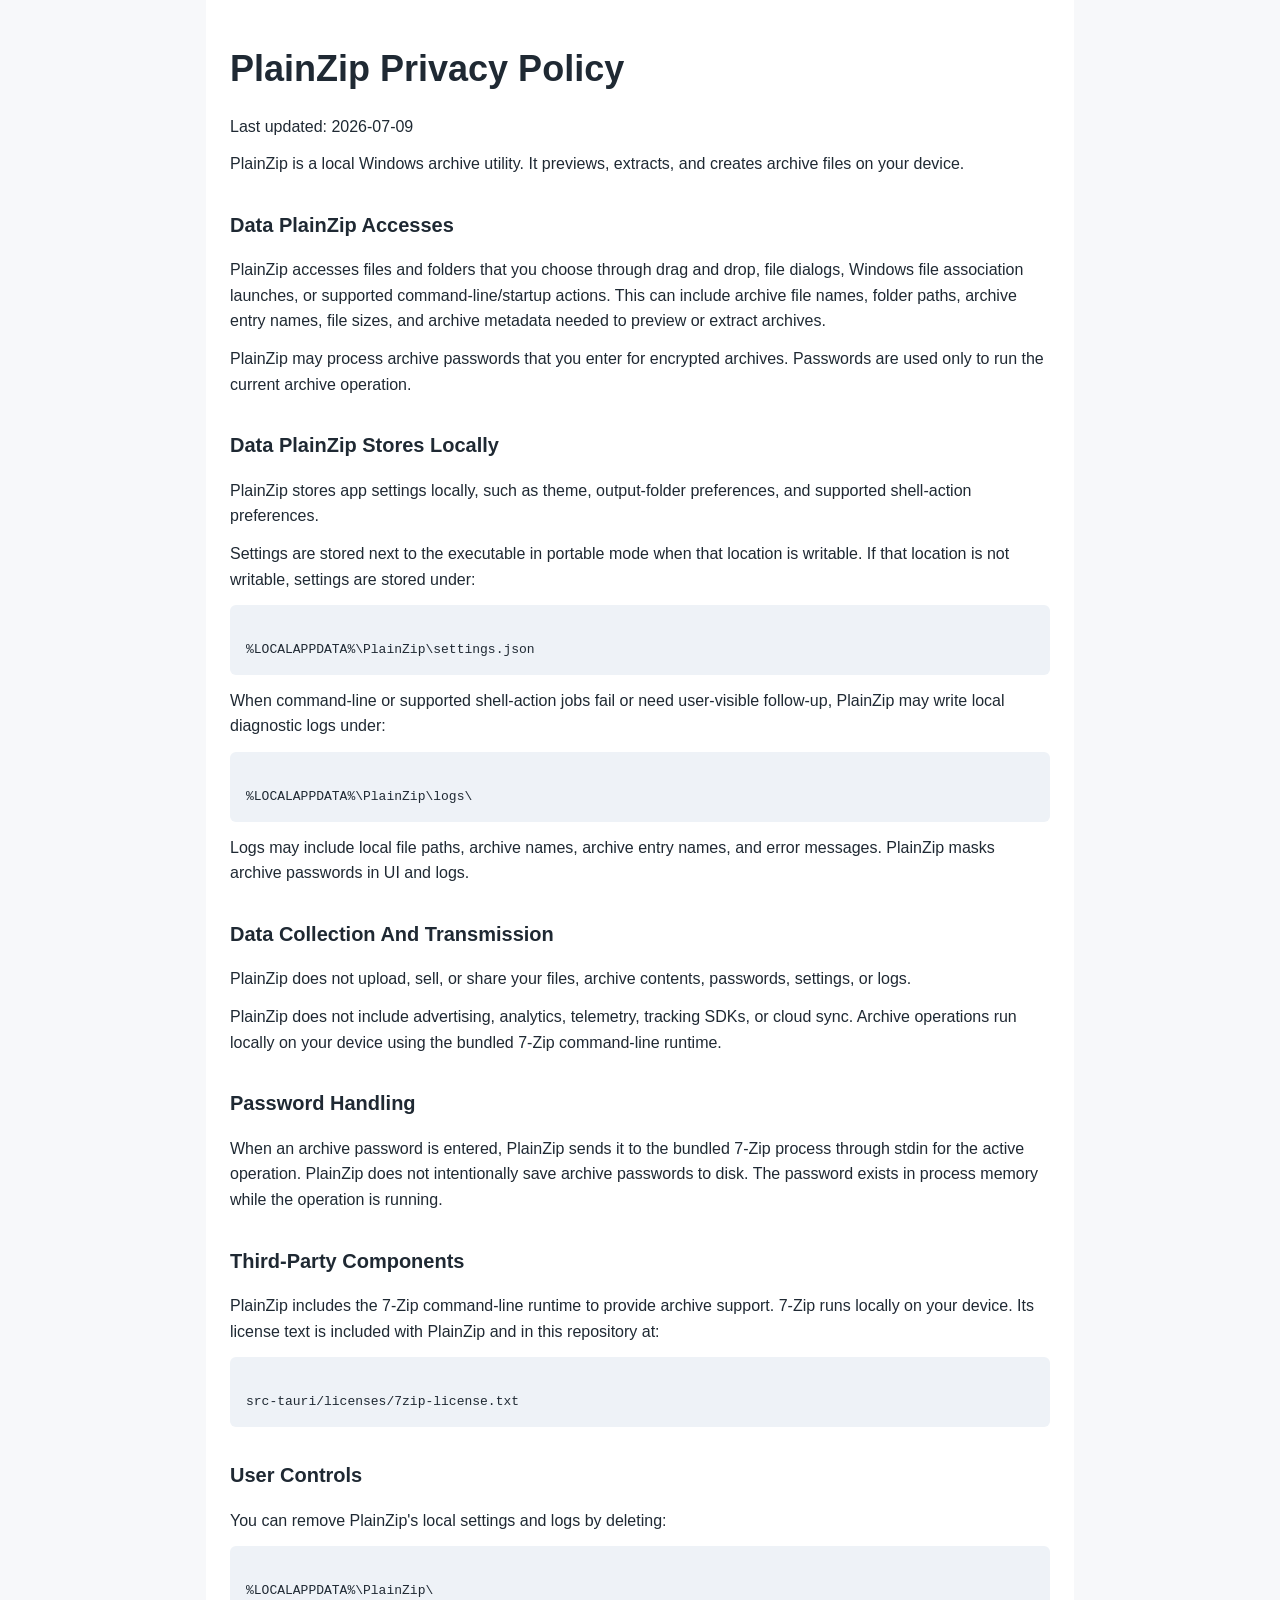
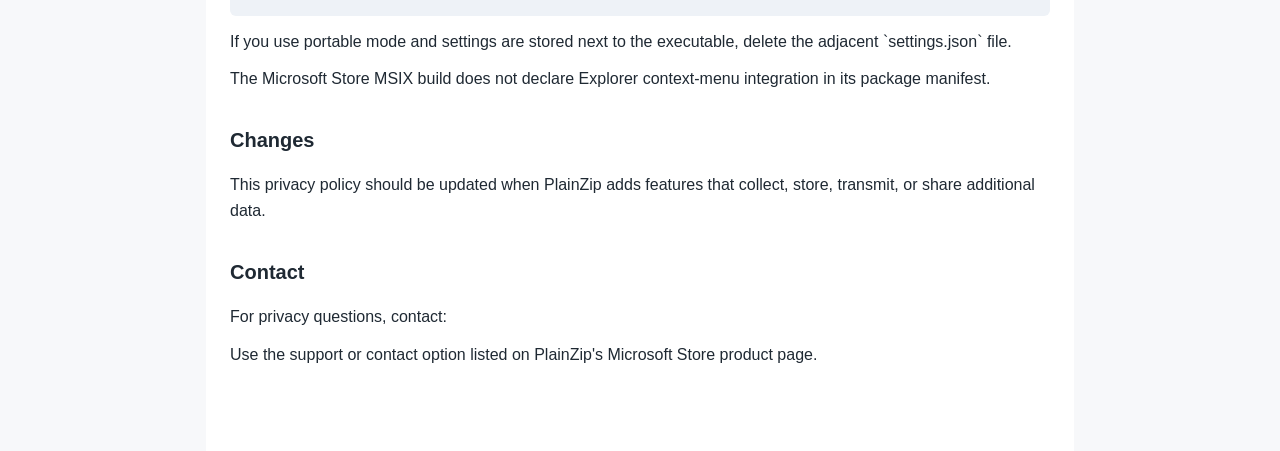
==== privacy.html @ f6f4f0a4 "Publish PlainZip privacy policy" ====
<!doctype html>
<html lang="en">
<head>
  <meta charset="utf-8">
  <meta name="viewport" content="width=device-width, initial-scale=1">
  <title>PlainZip Privacy Policy</title>
  <style>
    :root { color-scheme: light dark; }
    body { margin: 0; font-family: -apple-system, BlinkMacSystemFont, "Segoe UI", sans-serif; line-height: 1.6; color: #1f2933; background: #f7f8fa; }
    main { max-width: 820px; margin: 0 auto; padding: 48px 24px 72px; background: #fff; min-height: 100vh; }
    h1 { margin-top: 0; font-size: 2.25rem; line-height: 1.15; }
    h2 { margin-top: 2rem; font-size: 1.25rem; }
    p { margin: 0.75rem 0; }
    pre { padding: 14px 16px; overflow-x: auto; background: #eef2f7; border-radius: 6px; }
    a { color: #075db3; }
    @media (prefers-color-scheme: dark) {
      body { color: #e8edf2; background: #101418; }
      main { background: #151b21; }
      pre { background: #202a33; }
      a { color: #8ac4ff; }
    }
  </style>
</head>
<body>
  <main>
<h1>PlainZip Privacy Policy</h1>

<p>Last updated: 2026-07-09</p>

<p>PlainZip is a local Windows archive utility. It previews, extracts, and creates archive files on your device.</p>

<h2>Data PlainZip Accesses</h2>

<p>PlainZip accesses files and folders that you choose through drag and drop, file dialogs, Windows file association launches, or supported command-line/startup actions. This can include archive file names, folder paths, archive entry names, file sizes, and archive metadata needed to preview or extract archives.</p>

<p>PlainZip may process archive passwords that you enter for encrypted archives. Passwords are used only to run the current archive operation.</p>

<h2>Data PlainZip Stores Locally</h2>

<p>PlainZip stores app settings locally, such as theme, output-folder preferences, and supported shell-action preferences.</p>

<p>Settings are stored next to the executable in portable mode when that location is writable. If that location is not writable, settings are stored under:</p>

<pre><code>
%LOCALAPPDATA%\PlainZip\settings.json
</code></pre>

<p>When command-line or supported shell-action jobs fail or need user-visible follow-up, PlainZip may write local diagnostic logs under:</p>

<pre><code>
%LOCALAPPDATA%\PlainZip\logs\
</code></pre>

<p>Logs may include local file paths, archive names, archive entry names, and error messages. PlainZip masks archive passwords in UI and logs.</p>

<h2>Data Collection And Transmission</h2>

<p>PlainZip does not upload, sell, or share your files, archive contents, passwords, settings, or logs.</p>

<p>PlainZip does not include advertising, analytics, telemetry, tracking SDKs, or cloud sync. Archive operations run locally on your device using the bundled 7-Zip command-line runtime.</p>

<h2>Password Handling</h2>

<p>When an archive password is entered, PlainZip sends it to the bundled 7-Zip process through stdin for the active operation. PlainZip does not intentionally save archive passwords to disk. The password exists in process memory while the operation is running.</p>

<h2>Third-Party Components</h2>

<p>PlainZip includes the 7-Zip command-line runtime to provide archive support. 7-Zip runs locally on your device. Its license text is included with PlainZip and in this repository at:</p>

<pre><code>
src-tauri/licenses/7zip-license.txt
</code></pre>

<h2>User Controls</h2>

<p>You can remove PlainZip&#39;s local settings and logs by deleting:</p>

<pre><code>
%LOCALAPPDATA%\PlainZip\
</code></pre>

<p>If you use portable mode and settings are stored next to the executable, delete the adjacent `settings.json` file.</p>

<p>The Microsoft Store MSIX build does not declare Explorer context-menu integration in its package manifest.</p>

<h2>Changes</h2>

<p>This privacy policy should be updated when PlainZip adds features that collect, store, transmit, or share additional data.</p>

<h2>Contact</h2>

<p>For privacy questions, contact:</p>

<p>Use the support or contact option listed on PlainZip&#39;s Microsoft Store product page.</p>

  </main>
</body>
</html>
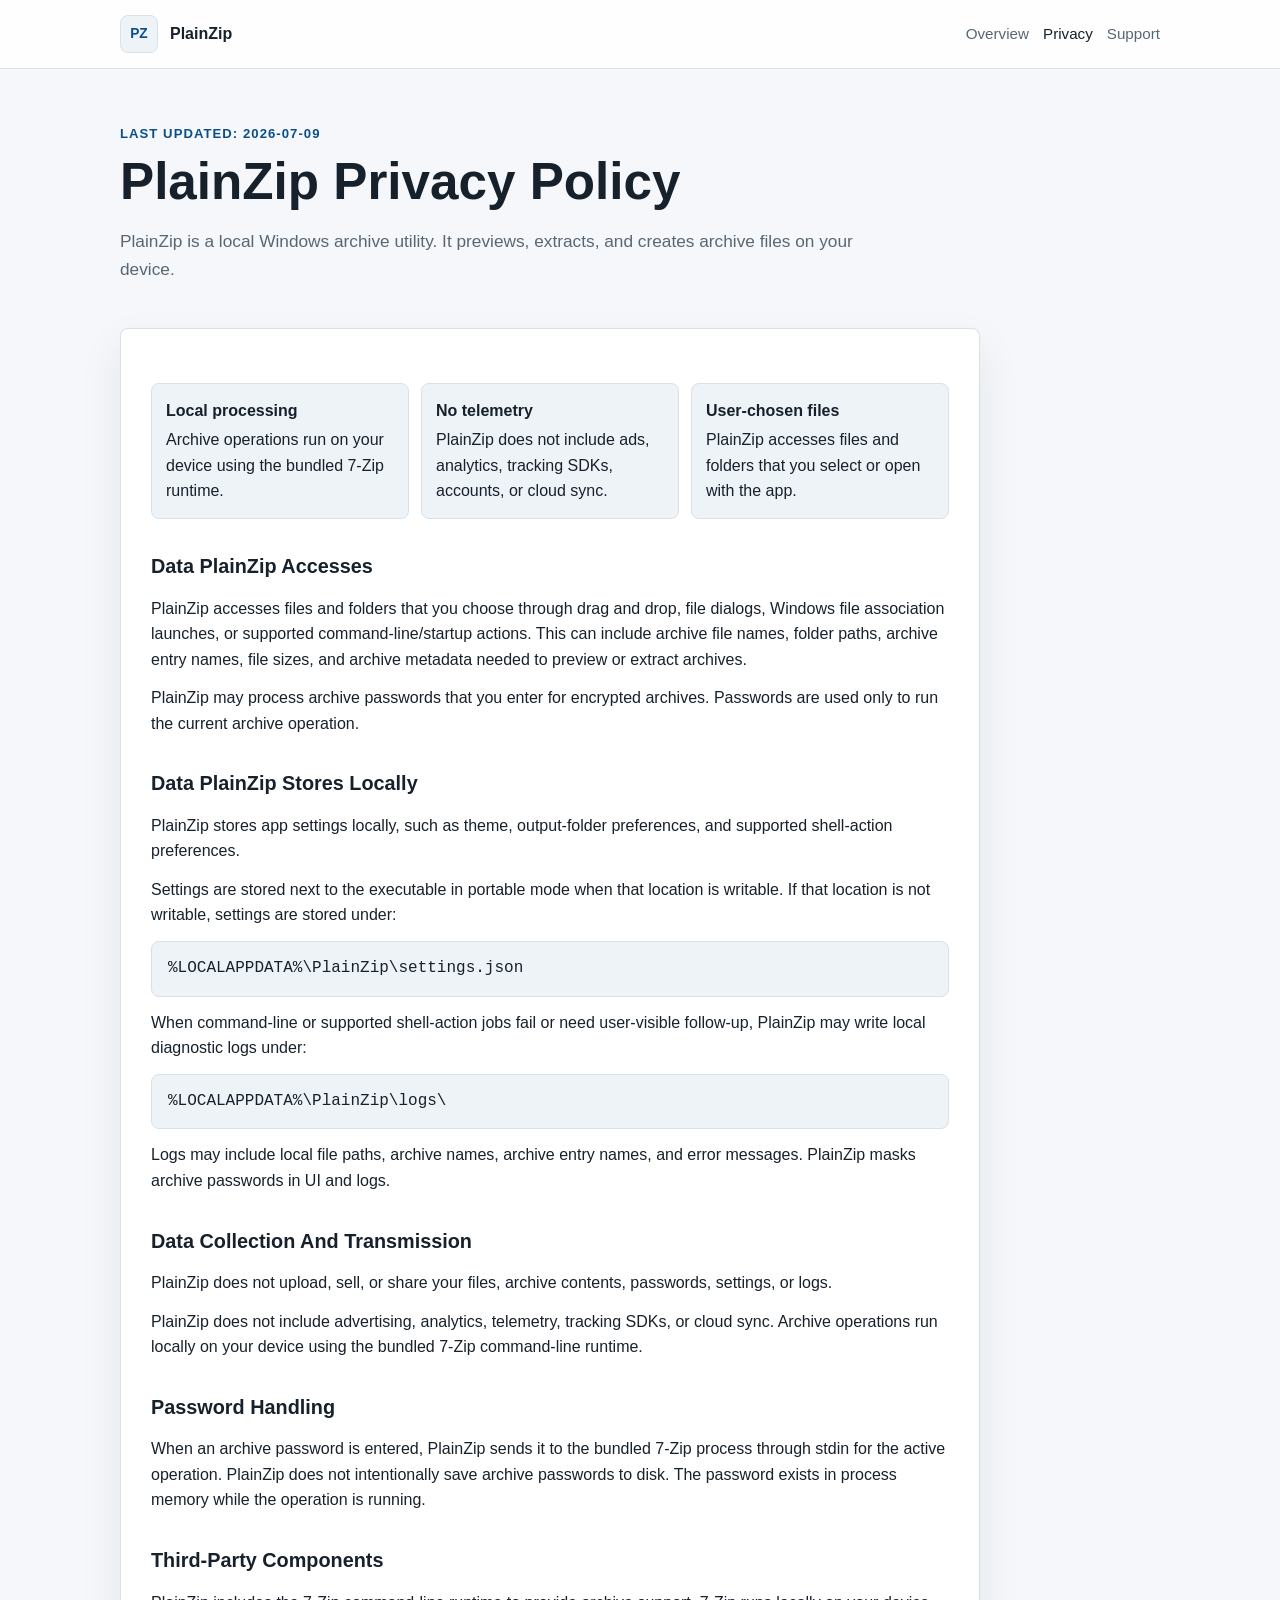
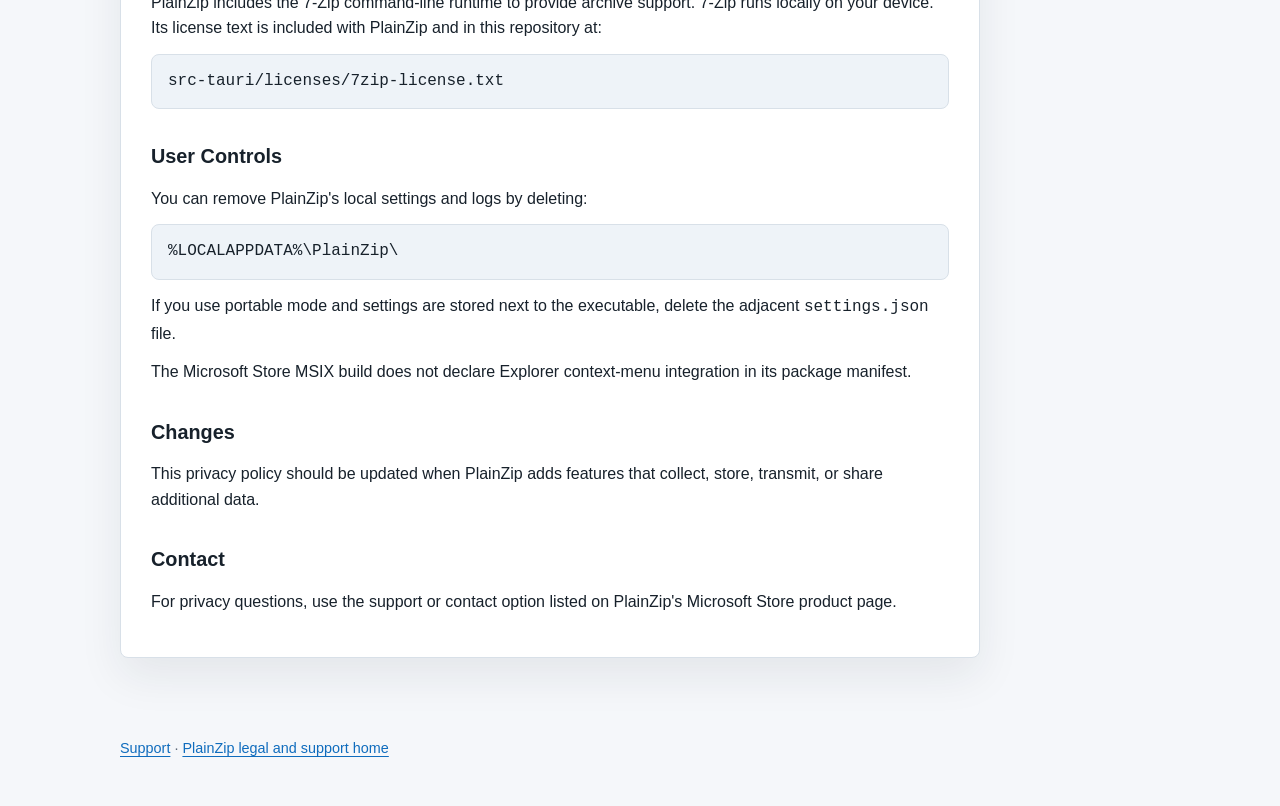
==== commit aa31f896: "Polish PlainZip legal pages" ====
--- a/privacy.html
+++ b/privacy.html
@@ -4,95 +4,93 @@
   <meta charset="utf-8">
   <meta name="viewport" content="width=device-width, initial-scale=1">
   <title>PlainZip Privacy Policy</title>
-  <style>
-    :root { color-scheme: light dark; }
-    body { margin: 0; font-family: -apple-system, BlinkMacSystemFont, "Segoe UI", sans-serif; line-height: 1.6; color: #1f2933; background: #f7f8fa; }
-    main { max-width: 820px; margin: 0 auto; padding: 48px 24px 72px; background: #fff; min-height: 100vh; }
-    h1 { margin-top: 0; font-size: 2.25rem; line-height: 1.15; }
-    h2 { margin-top: 2rem; font-size: 1.25rem; }
-    p { margin: 0.75rem 0; }
-    pre { padding: 14px 16px; overflow-x: auto; background: #eef2f7; border-radius: 6px; }
-    a { color: #075db3; }
-    @media (prefers-color-scheme: dark) {
-      body { color: #e8edf2; background: #101418; }
-      main { background: #151b21; }
-      pre { background: #202a33; }
-      a { color: #8ac4ff; }
-    }
-  </style>
+  <meta name="description" content="PlainZip privacy policy for Microsoft Store users.">
+  <link rel="stylesheet" href="style.css">
 </head>
 <body>
-  <main>
-<h1>PlainZip Privacy Policy</h1>
+  <div class="site-shell">
+    <header class="topbar">
+      <div class="topbar-inner">
+        <a class="brand" href="index.html">
+          <span class="brand-mark" aria-hidden="true">PZ</span>
+          <span>PlainZip</span>
+        </a>
+        <nav class="nav" aria-label="Main navigation">
+          <a href="index.html">Overview</a>
+          <a href="privacy.html" aria-current="page">Privacy</a>
+          <a href="support.html">Support</a>
+        </nav>
+      </div>
+    </header>
 
-<p>Last updated: 2026-07-09</p>
+    <main>
+      <section class="hero">
+        <p class="eyebrow">Last updated: 2026-07-09</p>
+        <h1>PlainZip Privacy Policy</h1>
+        <p class="lede">
+          PlainZip is a local Windows archive utility. It previews, extracts, and creates
+          archive files on your device.
+        </p>
+      </section>
 
-<p>PlainZip is a local Windows archive utility. It previews, extracts, and creates archive files on your device.</p>
+      <section class="content">
+        <article class="document">
+          <div class="summary-list" aria-label="Privacy summary">
+            <div class="summary-item">
+              <strong>Local processing</strong>
+              <span>Archive operations run on your device using the bundled 7-Zip runtime.</span>
+            </div>
+            <div class="summary-item">
+              <strong>No telemetry</strong>
+              <span>PlainZip does not include ads, analytics, tracking SDKs, accounts, or cloud sync.</span>
+            </div>
+            <div class="summary-item">
+              <strong>User-chosen files</strong>
+              <span>PlainZip accesses files and folders that you select or open with the app.</span>
+            </div>
+          </div>
 
-<h2>Data PlainZip Accesses</h2>
+          <h2>Data PlainZip Accesses</h2>
+          <p>PlainZip accesses files and folders that you choose through drag and drop, file dialogs, Windows file association launches, or supported command-line/startup actions. This can include archive file names, folder paths, archive entry names, file sizes, and archive metadata needed to preview or extract archives.</p>
+          <p>PlainZip may process archive passwords that you enter for encrypted archives. Passwords are used only to run the current archive operation.</p>
 
-<p>PlainZip accesses files and folders that you choose through drag and drop, file dialogs, Windows file association launches, or supported command-line/startup actions. This can include archive file names, folder paths, archive entry names, file sizes, and archive metadata needed to preview or extract archives.</p>
+          <h2>Data PlainZip Stores Locally</h2>
+          <p>PlainZip stores app settings locally, such as theme, output-folder preferences, and supported shell-action preferences.</p>
+          <p>Settings are stored next to the executable in portable mode when that location is writable. If that location is not writable, settings are stored under:</p>
+          <pre><code>%LOCALAPPDATA%\PlainZip\settings.json</code></pre>
+          <p>When command-line or supported shell-action jobs fail or need user-visible follow-up, PlainZip may write local diagnostic logs under:</p>
+          <pre><code>%LOCALAPPDATA%\PlainZip\logs\</code></pre>
+          <p>Logs may include local file paths, archive names, archive entry names, and error messages. PlainZip masks archive passwords in UI and logs.</p>
 
-<p>PlainZip may process archive passwords that you enter for encrypted archives. Passwords are used only to run the current archive operation.</p>
+          <h2>Data Collection And Transmission</h2>
+          <p>PlainZip does not upload, sell, or share your files, archive contents, passwords, settings, or logs.</p>
+          <p>PlainZip does not include advertising, analytics, telemetry, tracking SDKs, or cloud sync. Archive operations run locally on your device using the bundled 7-Zip command-line runtime.</p>
 
-<h2>Data PlainZip Stores Locally</h2>
+          <h2>Password Handling</h2>
+          <p>When an archive password is entered, PlainZip sends it to the bundled 7-Zip process through stdin for the active operation. PlainZip does not intentionally save archive passwords to disk. The password exists in process memory while the operation is running.</p>
 
-<p>PlainZip stores app settings locally, such as theme, output-folder preferences, and supported shell-action preferences.</p>
+          <h2>Third-Party Components</h2>
+          <p>PlainZip includes the 7-Zip command-line runtime to provide archive support. 7-Zip runs locally on your device. Its license text is included with PlainZip and in this repository at:</p>
+          <pre><code>src-tauri/licenses/7zip-license.txt</code></pre>
 
-<p>Settings are stored next to the executable in portable mode when that location is writable. If that location is not writable, settings are stored under:</p>
+          <h2>User Controls</h2>
+          <p>You can remove PlainZip's local settings and logs by deleting:</p>
+          <pre><code>%LOCALAPPDATA%\PlainZip\</code></pre>
+          <p>If you use portable mode and settings are stored next to the executable, delete the adjacent <code>settings.json</code> file.</p>
+          <p>The Microsoft Store MSIX build does not declare Explorer context-menu integration in its package manifest.</p>
 
-<pre><code>
-%LOCALAPPDATA%\PlainZip\settings.json
-</code></pre>
+          <h2>Changes</h2>
+          <p>This privacy policy should be updated when PlainZip adds features that collect, store, transmit, or share additional data.</p>
 
-<p>When command-line or supported shell-action jobs fail or need user-visible follow-up, PlainZip may write local diagnostic logs under:</p>
+          <h2>Contact</h2>
+          <p>For privacy questions, use the support or contact option listed on PlainZip's Microsoft Store product page.</p>
+        </article>
+      </section>
+    </main>
 
-<pre><code>
-%LOCALAPPDATA%\PlainZip\logs\
-</code></pre>
-
-<p>Logs may include local file paths, archive names, archive entry names, and error messages. PlainZip masks archive passwords in UI and logs.</p>
-
-<h2>Data Collection And Transmission</h2>
-
-<p>PlainZip does not upload, sell, or share your files, archive contents, passwords, settings, or logs.</p>
-
-<p>PlainZip does not include advertising, analytics, telemetry, tracking SDKs, or cloud sync. Archive operations run locally on your device using the bundled 7-Zip command-line runtime.</p>
-
-<h2>Password Handling</h2>
-
-<p>When an archive password is entered, PlainZip sends it to the bundled 7-Zip process through stdin for the active operation. PlainZip does not intentionally save archive passwords to disk. The password exists in process memory while the operation is running.</p>
-
-<h2>Third-Party Components</h2>
-
-<p>PlainZip includes the 7-Zip command-line runtime to provide archive support. 7-Zip runs locally on your device. Its license text is included with PlainZip and in this repository at:</p>
-
-<pre><code>
-src-tauri/licenses/7zip-license.txt
-</code></pre>
-
-<h2>User Controls</h2>
-
-<p>You can remove PlainZip&#39;s local settings and logs by deleting:</p>
-
-<pre><code>
-%LOCALAPPDATA%\PlainZip\
-</code></pre>
-
-<p>If you use portable mode and settings are stored next to the executable, delete the adjacent `settings.json` file.</p>
-
-<p>The Microsoft Store MSIX build does not declare Explorer context-menu integration in its package manifest.</p>
-
-<h2>Changes</h2>
-
-<p>This privacy policy should be updated when PlainZip adds features that collect, store, transmit, or share additional data.</p>
-
-<h2>Contact</h2>
-
-<p>For privacy questions, contact:</p>
-
-<p>Use the support or contact option listed on PlainZip&#39;s Microsoft Store product page.</p>
-
-  </main>
+    <footer class="footer">
+      <p><a href="support.html">Support</a> · <a href="index.html">PlainZip legal and support home</a></p>
+    </footer>
+  </div>
 </body>
-</html>+</html>
--- a/style.css
+++ b/style.css
@@ -0,0 +1,303 @@
+:root {
+  color-scheme: light dark;
+  --bg: #f5f7fa;
+  --surface: #ffffff;
+  --surface-muted: #eef3f8;
+  --text: #17212b;
+  --muted: #596775;
+  --border: #d8e0e8;
+  --accent: #0f6cbd;
+  --accent-strong: #0a4f8a;
+  --shadow: 0 18px 44px rgba(20, 35, 52, 0.08);
+}
+
+* {
+  box-sizing: border-box;
+}
+
+body {
+  margin: 0;
+  background: var(--bg);
+  color: var(--text);
+  font-family: -apple-system, BlinkMacSystemFont, "Segoe UI", sans-serif;
+  line-height: 1.6;
+}
+
+a {
+  color: var(--accent);
+  text-decoration-thickness: 1px;
+  text-underline-offset: 3px;
+}
+
+a:hover {
+  color: var(--accent-strong);
+}
+
+.site-shell {
+  min-height: 100vh;
+}
+
+.topbar {
+  border-bottom: 1px solid var(--border);
+  background: rgba(255, 255, 255, 0.92);
+}
+
+.topbar-inner,
+.hero,
+.content,
+.footer {
+  width: min(1040px, calc(100% - 40px));
+  margin: 0 auto;
+}
+
+.topbar-inner {
+  display: flex;
+  align-items: center;
+  justify-content: space-between;
+  gap: 18px;
+  min-height: 68px;
+}
+
+.brand {
+  display: inline-flex;
+  align-items: center;
+  gap: 12px;
+  color: var(--text);
+  font-weight: 700;
+  text-decoration: none;
+}
+
+.brand-mark {
+  display: grid;
+  width: 38px;
+  height: 38px;
+  place-items: center;
+  border: 1px solid var(--border);
+  border-radius: 8px;
+  background: var(--surface-muted);
+  color: var(--accent-strong);
+  font-size: 0.86rem;
+  letter-spacing: 0;
+}
+
+.nav {
+  display: flex;
+  flex-wrap: wrap;
+  justify-content: flex-end;
+  gap: 14px;
+}
+
+.nav a {
+  color: var(--muted);
+  font-size: 0.95rem;
+  text-decoration: none;
+}
+
+.nav a[aria-current="page"],
+.nav a:hover {
+  color: var(--text);
+}
+
+.hero {
+  padding: 54px 0 28px;
+}
+
+.eyebrow {
+  margin: 0 0 10px;
+  color: var(--accent-strong);
+  font-size: 0.82rem;
+  font-weight: 700;
+  letter-spacing: 0.08em;
+  text-transform: uppercase;
+}
+
+h1 {
+  margin: 0;
+  max-width: 760px;
+  font-size: clamp(2rem, 4vw, 3.35rem);
+  line-height: 1.1;
+}
+
+.lede {
+  max-width: 760px;
+  margin: 18px 0 0;
+  color: var(--muted);
+  font-size: 1.08rem;
+}
+
+.actions {
+  display: flex;
+  flex-wrap: wrap;
+  gap: 12px;
+  margin-top: 26px;
+}
+
+.button {
+  display: inline-flex;
+  align-items: center;
+  justify-content: center;
+  min-height: 42px;
+  padding: 0 16px;
+  border: 1px solid var(--border);
+  border-radius: 7px;
+  background: var(--surface);
+  color: var(--text);
+  font-weight: 650;
+  text-decoration: none;
+}
+
+.button.primary {
+  border-color: var(--accent);
+  background: var(--accent);
+  color: #ffffff;
+}
+
+.content {
+  padding: 16px 0 64px;
+}
+
+.grid {
+  display: grid;
+  grid-template-columns: repeat(3, minmax(0, 1fr));
+  gap: 16px;
+}
+
+.card,
+.document {
+  border: 1px solid var(--border);
+  border-radius: 8px;
+  background: var(--surface);
+  box-shadow: var(--shadow);
+}
+
+.card {
+  padding: 20px;
+}
+
+.card h2,
+.card h3 {
+  margin: 0 0 8px;
+  font-size: 1.08rem;
+}
+
+.card p {
+  margin: 0;
+  color: var(--muted);
+}
+
+.card a {
+  display: inline-block;
+  margin-top: 14px;
+  font-weight: 650;
+}
+
+.document {
+  max-width: 860px;
+  padding: 30px;
+}
+
+.document h2 {
+  margin: 2rem 0 0.6rem;
+  font-size: 1.24rem;
+}
+
+.document h2:first-child {
+  margin-top: 0;
+}
+
+.document p {
+  margin: 0.8rem 0;
+}
+
+.document ul {
+  margin: 0.8rem 0 0;
+  padding-left: 1.25rem;
+}
+
+.document li + li {
+  margin-top: 0.35rem;
+}
+
+.summary-list {
+  display: grid;
+  grid-template-columns: repeat(3, minmax(0, 1fr));
+  gap: 12px;
+  margin: 24px 0;
+}
+
+.summary-item {
+  border: 1px solid var(--border);
+  border-radius: 8px;
+  padding: 14px;
+  background: var(--surface-muted);
+}
+
+.summary-item strong {
+  display: block;
+  margin-bottom: 4px;
+}
+
+pre {
+  overflow-x: auto;
+  border: 1px solid var(--border);
+  border-radius: 8px;
+  padding: 14px 16px;
+  background: var(--surface-muted);
+}
+
+code {
+  font-family: "Cascadia Mono", Consolas, monospace;
+}
+
+.footer {
+  padding: 0 0 34px;
+  color: var(--muted);
+  font-size: 0.9rem;
+}
+
+@media (max-width: 760px) {
+  .topbar-inner {
+    align-items: flex-start;
+    flex-direction: column;
+    padding: 14px 0;
+  }
+
+  .nav {
+    justify-content: flex-start;
+  }
+
+  .hero {
+    padding-top: 36px;
+  }
+
+  .grid,
+  .summary-list {
+    grid-template-columns: 1fr;
+  }
+
+  .document {
+    padding: 22px;
+  }
+}
+
+@media (prefers-color-scheme: dark) {
+  :root {
+    --bg: #11171d;
+    --surface: #171f27;
+    --surface-muted: #202a33;
+    --text: #edf3f8;
+    --muted: #a9b7c4;
+    --border: #2d3a46;
+    --accent: #70b7ff;
+    --accent-strong: #a8d3ff;
+    --shadow: none;
+  }
+
+  .topbar {
+    background: rgba(23, 31, 39, 0.92);
+  }
+
+  .button.primary {
+    color: #07111b;
+  }
+}
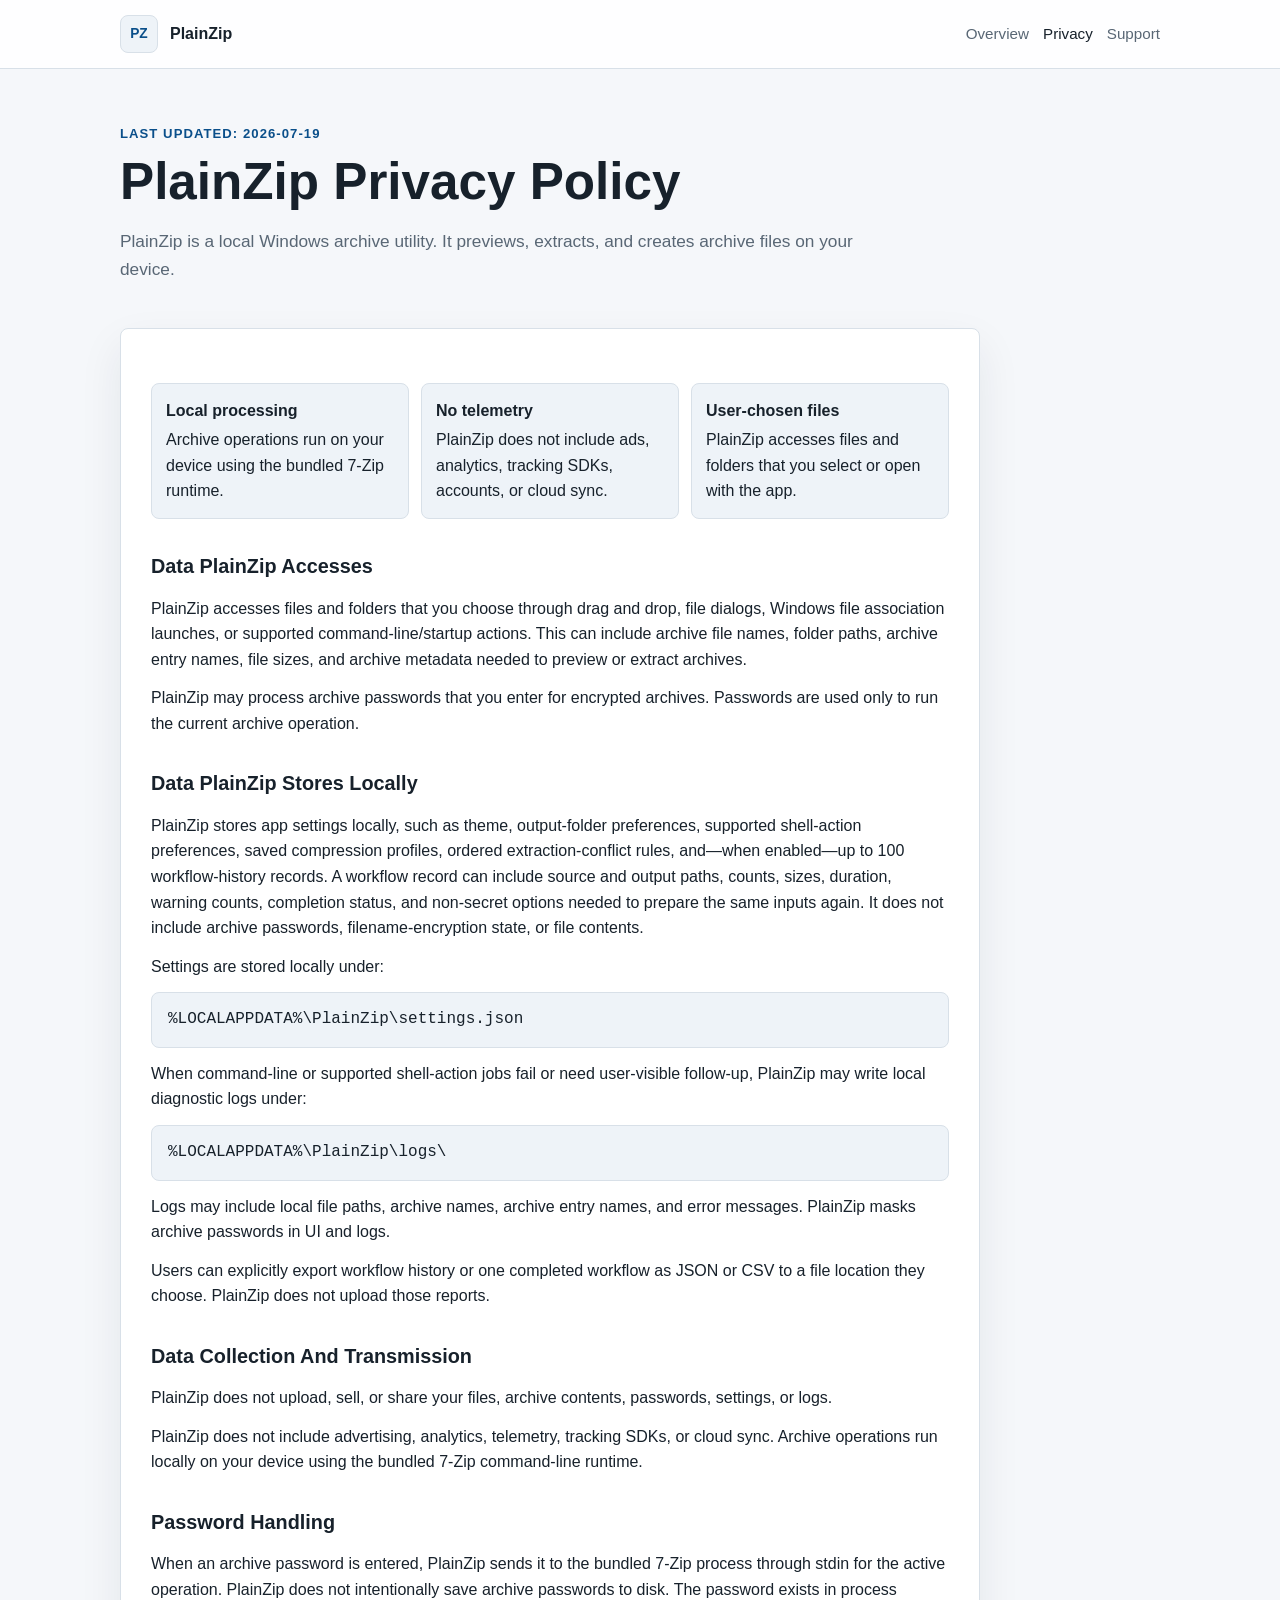
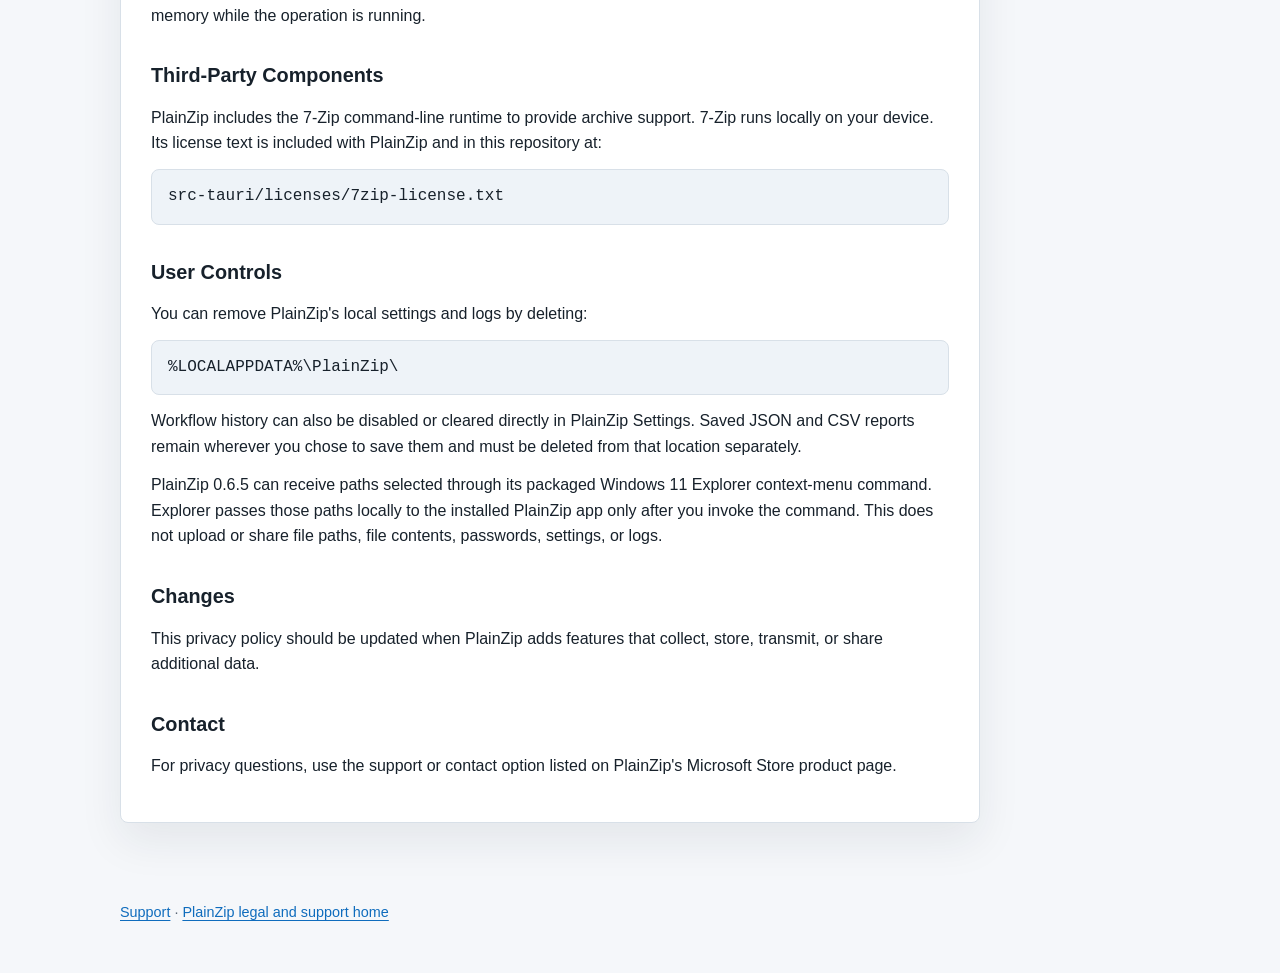
==== commit 4ab722d3: "Update privacy policy for PlainZip 0.6.5" ====
--- a/privacy.html
+++ b/privacy.html
@@ -25,7 +25,7 @@
 
     <main>
       <section class="hero">
-        <p class="eyebrow">Last updated: 2026-07-09</p>
+        <p class="eyebrow">Last updated: 2026-07-19</p>
         <h1>PlainZip Privacy Policy</h1>
         <p class="lede">
           PlainZip is a local Windows archive utility. It previews, extracts, and creates
@@ -55,12 +55,13 @@
           <p>PlainZip may process archive passwords that you enter for encrypted archives. Passwords are used only to run the current archive operation.</p>
 
           <h2>Data PlainZip Stores Locally</h2>
-          <p>PlainZip stores app settings locally, such as theme, output-folder preferences, and supported shell-action preferences.</p>
-          <p>Settings are stored next to the executable in portable mode when that location is writable. If that location is not writable, settings are stored under:</p>
+          <p>PlainZip stores app settings locally, such as theme, output-folder preferences, supported shell-action preferences, saved compression profiles, ordered extraction-conflict rules, and—when enabled—up to 100 workflow-history records. A workflow record can include source and output paths, counts, sizes, duration, warning counts, completion status, and non-secret options needed to prepare the same inputs again. It does not include archive passwords, filename-encryption state, or file contents.</p>
+          <p>Settings are stored locally under:</p>
           <pre><code>%LOCALAPPDATA%\PlainZip\settings.json</code></pre>
           <p>When command-line or supported shell-action jobs fail or need user-visible follow-up, PlainZip may write local diagnostic logs under:</p>
           <pre><code>%LOCALAPPDATA%\PlainZip\logs\</code></pre>
           <p>Logs may include local file paths, archive names, archive entry names, and error messages. PlainZip masks archive passwords in UI and logs.</p>
+          <p>Users can explicitly export workflow history or one completed workflow as JSON or CSV to a file location they choose. PlainZip does not upload those reports.</p>
 
           <h2>Data Collection And Transmission</h2>
           <p>PlainZip does not upload, sell, or share your files, archive contents, passwords, settings, or logs.</p>
@@ -76,8 +77,8 @@
           <h2>User Controls</h2>
           <p>You can remove PlainZip's local settings and logs by deleting:</p>
           <pre><code>%LOCALAPPDATA%\PlainZip\</code></pre>
-          <p>If you use portable mode and settings are stored next to the executable, delete the adjacent <code>settings.json</code> file.</p>
-          <p>The Microsoft Store MSIX build does not declare Explorer context-menu integration in its package manifest.</p>
+          <p>Workflow history can also be disabled or cleared directly in PlainZip Settings. Saved JSON and CSV reports remain wherever you chose to save them and must be deleted from that location separately.</p>
+          <p>PlainZip 0.6.5 can receive paths selected through its packaged Windows 11 Explorer context-menu command. Explorer passes those paths locally to the installed PlainZip app only after you invoke the command. This does not upload or share file paths, file contents, passwords, settings, or logs.</p>
 
           <h2>Changes</h2>
           <p>This privacy policy should be updated when PlainZip adds features that collect, store, transmit, or share additional data.</p>
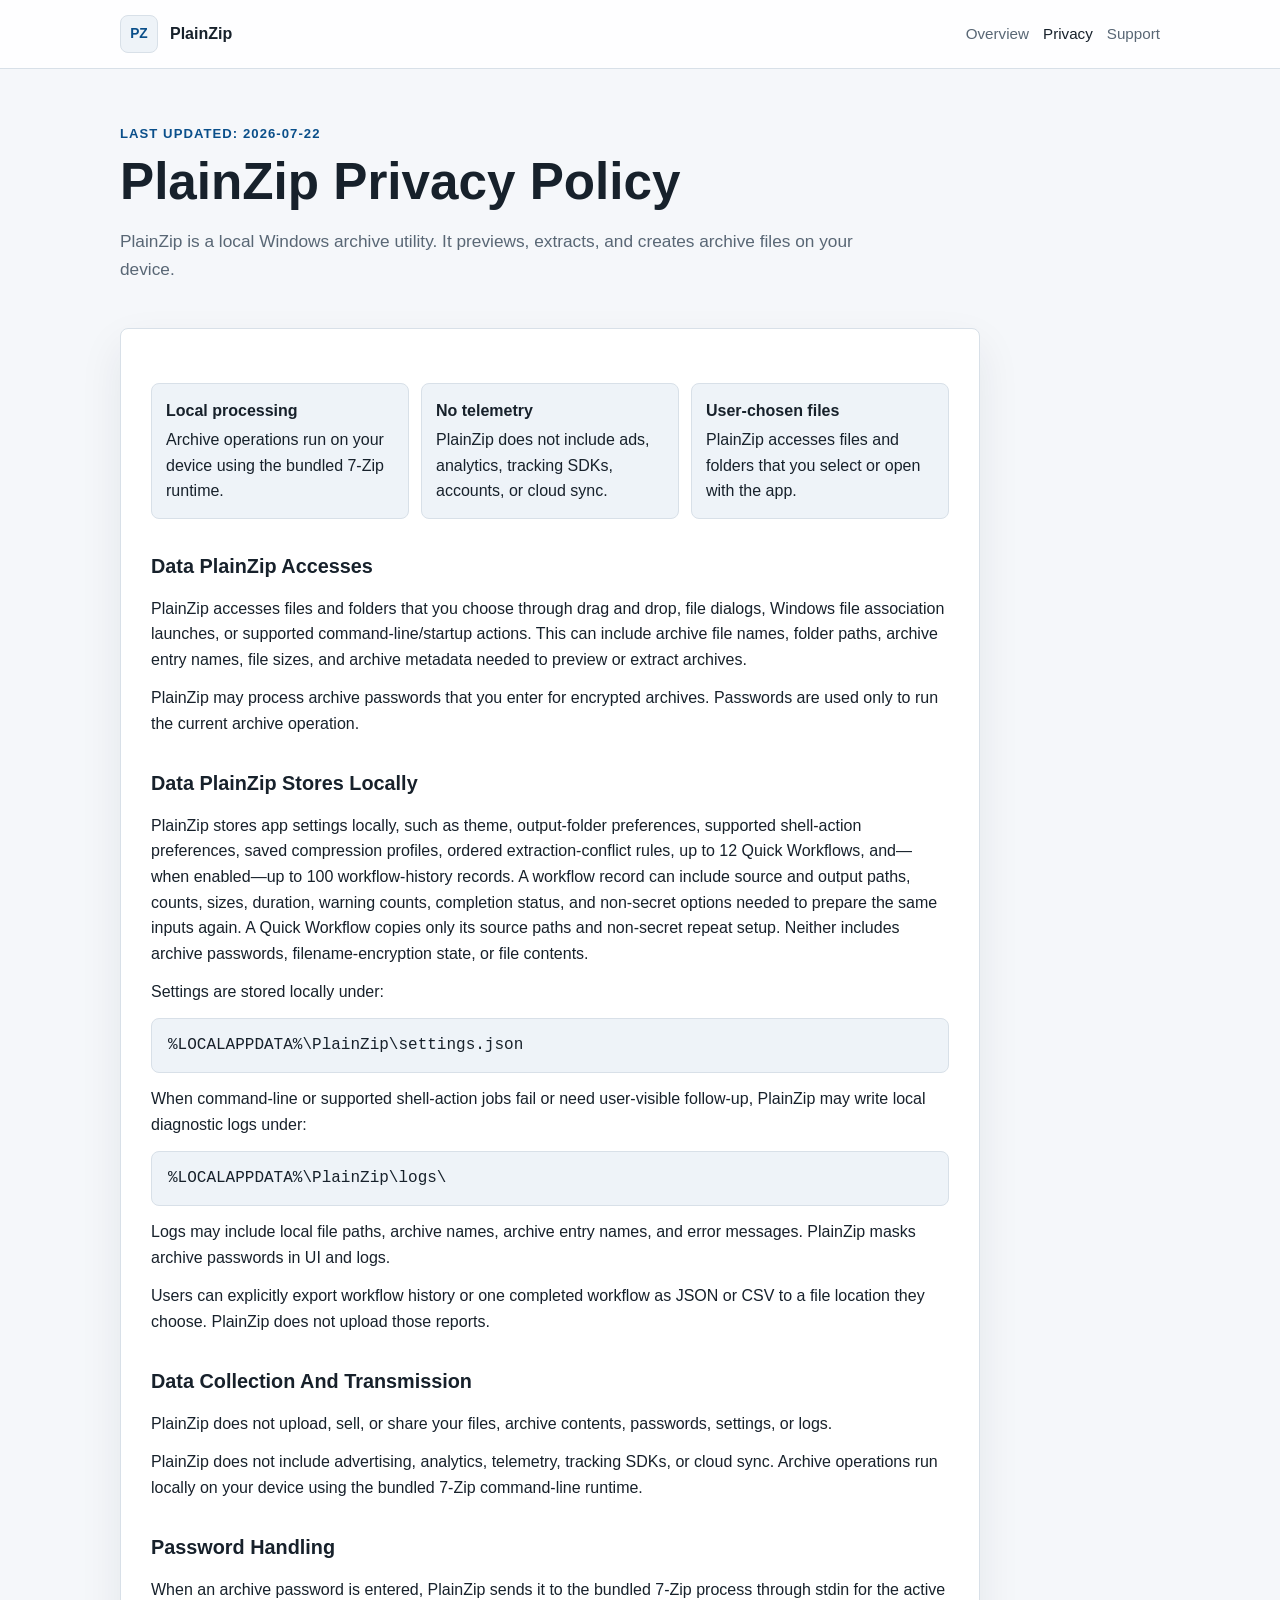
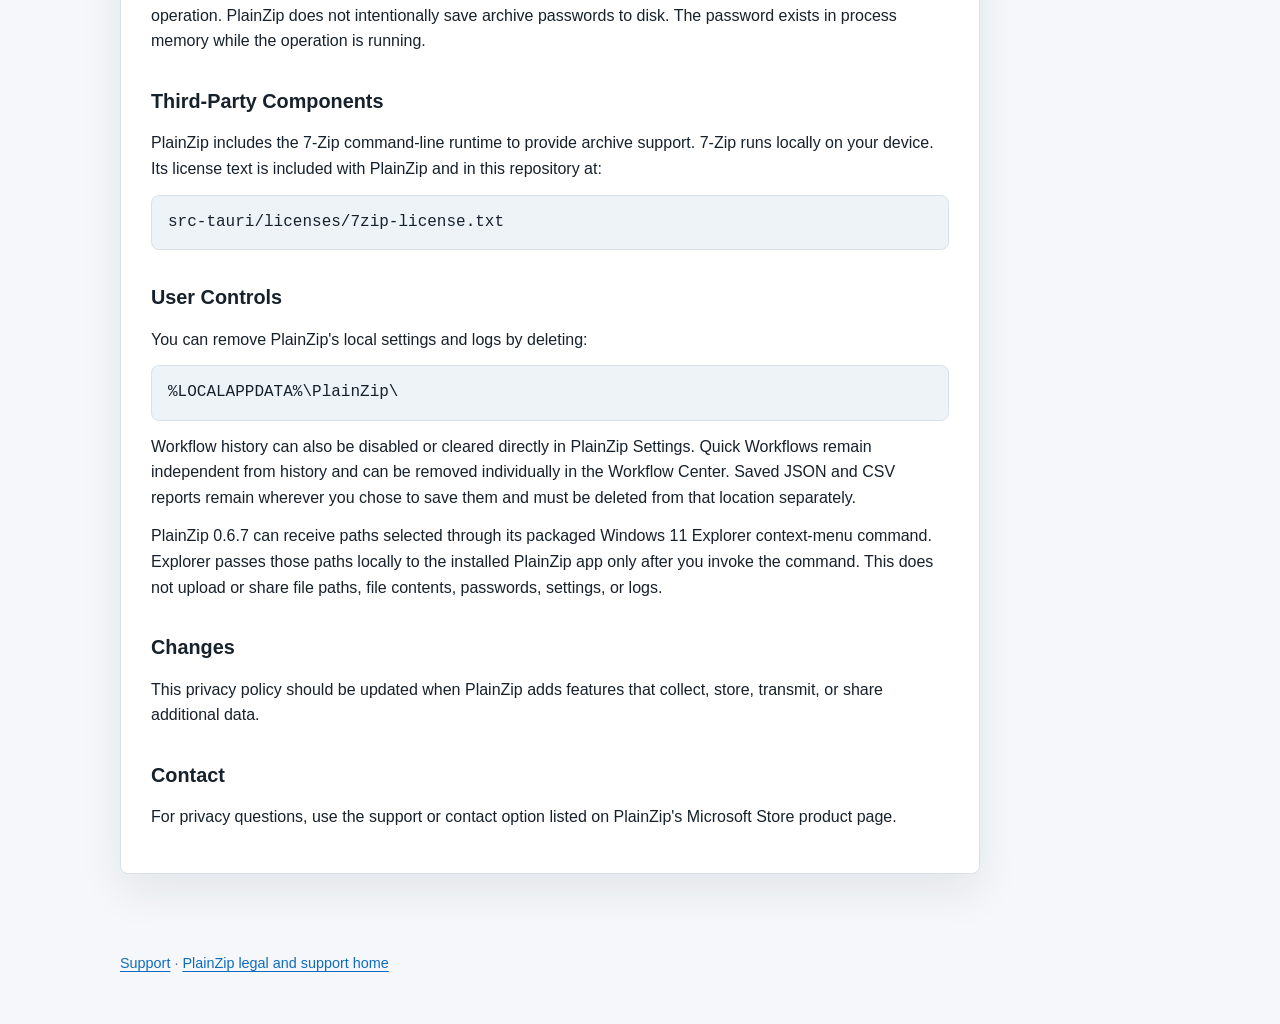
==== commit 00938c10: "Update privacy policy for PlainZip 0.6.8" ====
--- a/privacy.html
+++ b/privacy.html
@@ -25,7 +25,7 @@
 
     <main>
       <section class="hero">
-        <p class="eyebrow">Last updated: 2026-07-19</p>
+        <p class="eyebrow">Last updated: 2026-07-22</p>
         <h1>PlainZip Privacy Policy</h1>
         <p class="lede">
           PlainZip is a local Windows archive utility. It previews, extracts, and creates
@@ -55,7 +55,7 @@
           <p>PlainZip may process archive passwords that you enter for encrypted archives. Passwords are used only to run the current archive operation.</p>
 
           <h2>Data PlainZip Stores Locally</h2>
-          <p>PlainZip stores app settings locally, such as theme, output-folder preferences, supported shell-action preferences, saved compression profiles, ordered extraction-conflict rules, and—when enabled—up to 100 workflow-history records. A workflow record can include source and output paths, counts, sizes, duration, warning counts, completion status, and non-secret options needed to prepare the same inputs again. It does not include archive passwords, filename-encryption state, or file contents.</p>
+          <p>PlainZip stores app settings locally, such as theme, output-folder preferences, supported shell-action preferences, saved compression profiles, ordered extraction-conflict rules, up to 12 Quick Workflows, and—when enabled—up to 100 workflow-history records. A workflow record can include source and output paths, counts, sizes, duration, warning counts, completion status, and non-secret options needed to prepare the same inputs again. A Quick Workflow copies only its source paths and non-secret repeat setup. Neither includes archive passwords, filename-encryption state, or file contents.</p>
           <p>Settings are stored locally under:</p>
           <pre><code>%LOCALAPPDATA%\PlainZip\settings.json</code></pre>
           <p>When command-line or supported shell-action jobs fail or need user-visible follow-up, PlainZip may write local diagnostic logs under:</p>
@@ -77,8 +77,8 @@
           <h2>User Controls</h2>
           <p>You can remove PlainZip's local settings and logs by deleting:</p>
           <pre><code>%LOCALAPPDATA%\PlainZip\</code></pre>
-          <p>Workflow history can also be disabled or cleared directly in PlainZip Settings. Saved JSON and CSV reports remain wherever you chose to save them and must be deleted from that location separately.</p>
-          <p>PlainZip 0.6.5 can receive paths selected through its packaged Windows 11 Explorer context-menu command. Explorer passes those paths locally to the installed PlainZip app only after you invoke the command. This does not upload or share file paths, file contents, passwords, settings, or logs.</p>
+          <p>Workflow history can also be disabled or cleared directly in PlainZip Settings. Quick Workflows remain independent from history and can be removed individually in the Workflow Center. Saved JSON and CSV reports remain wherever you chose to save them and must be deleted from that location separately.</p>
+          <p>PlainZip 0.6.7 can receive paths selected through its packaged Windows 11 Explorer context-menu command. Explorer passes those paths locally to the installed PlainZip app only after you invoke the command. This does not upload or share file paths, file contents, passwords, settings, or logs.</p>
 
           <h2>Changes</h2>
           <p>This privacy policy should be updated when PlainZip adds features that collect, store, transmit, or share additional data.</p>
